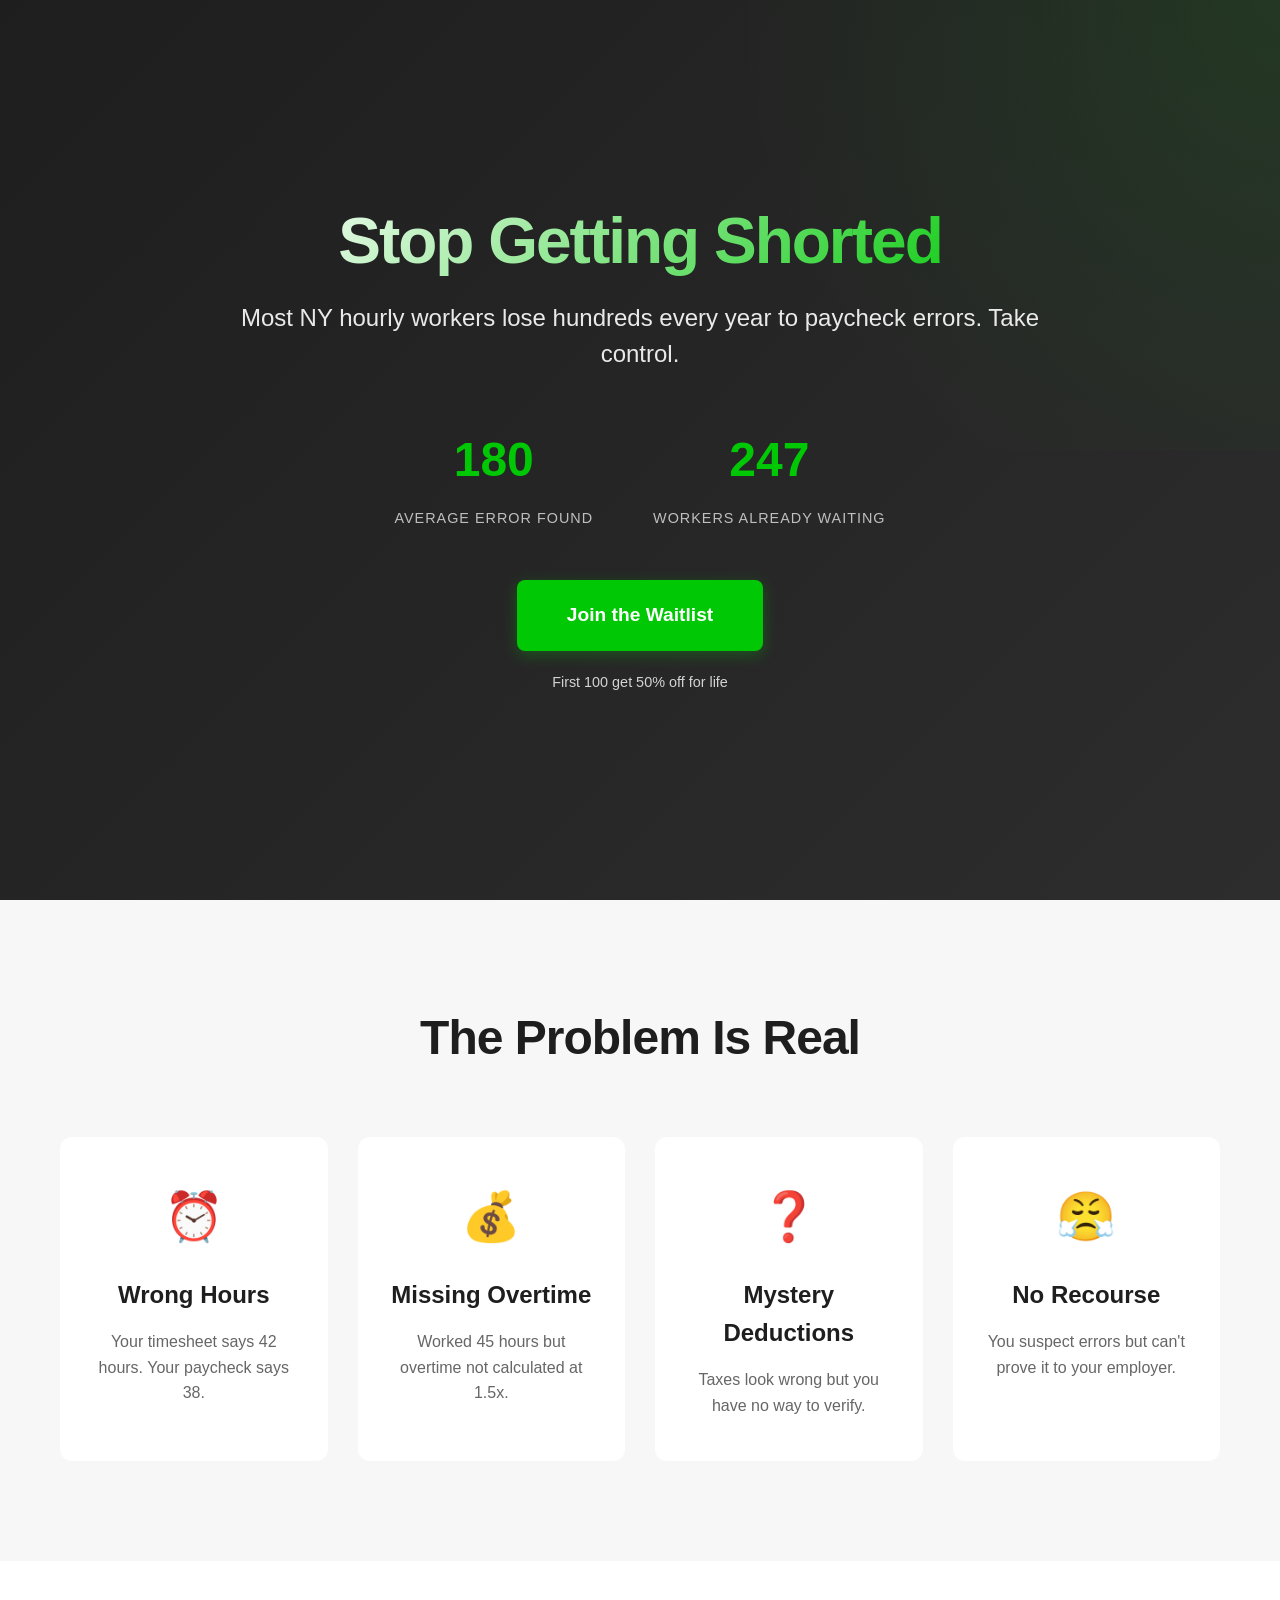
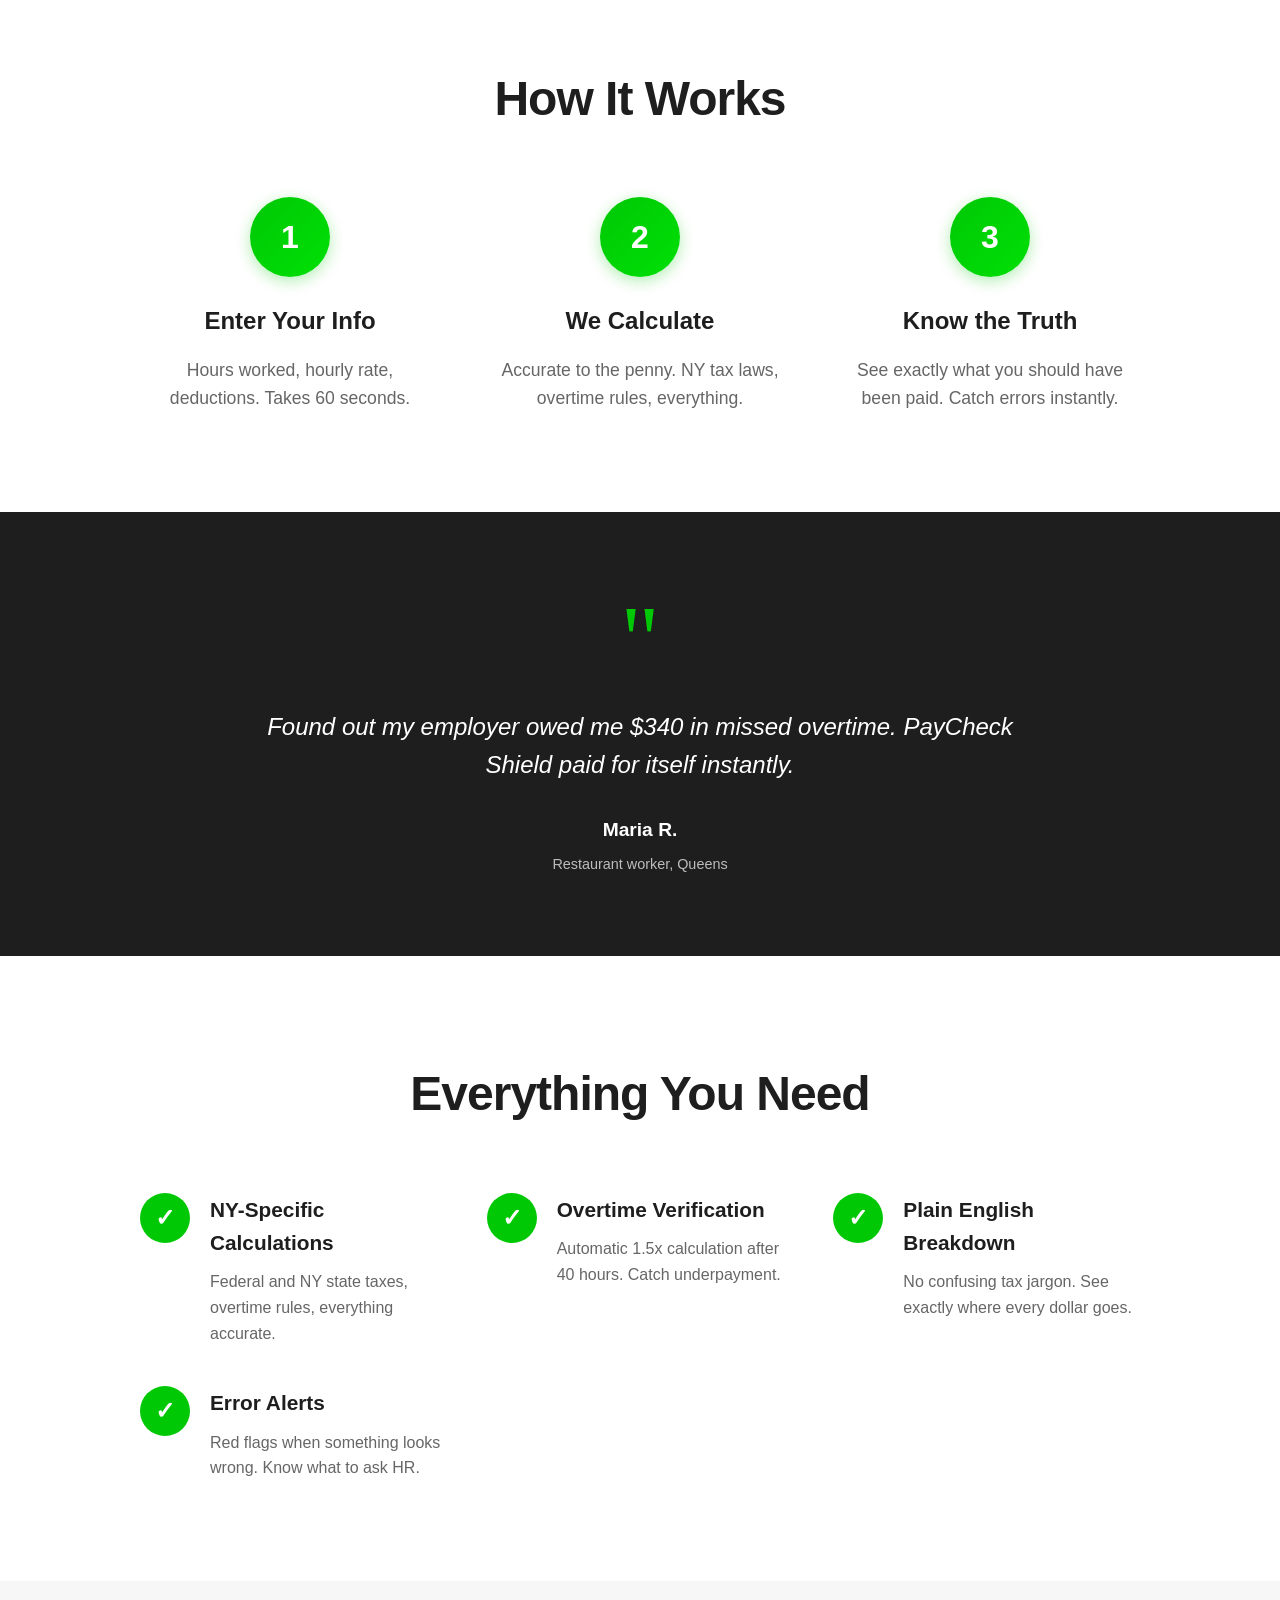
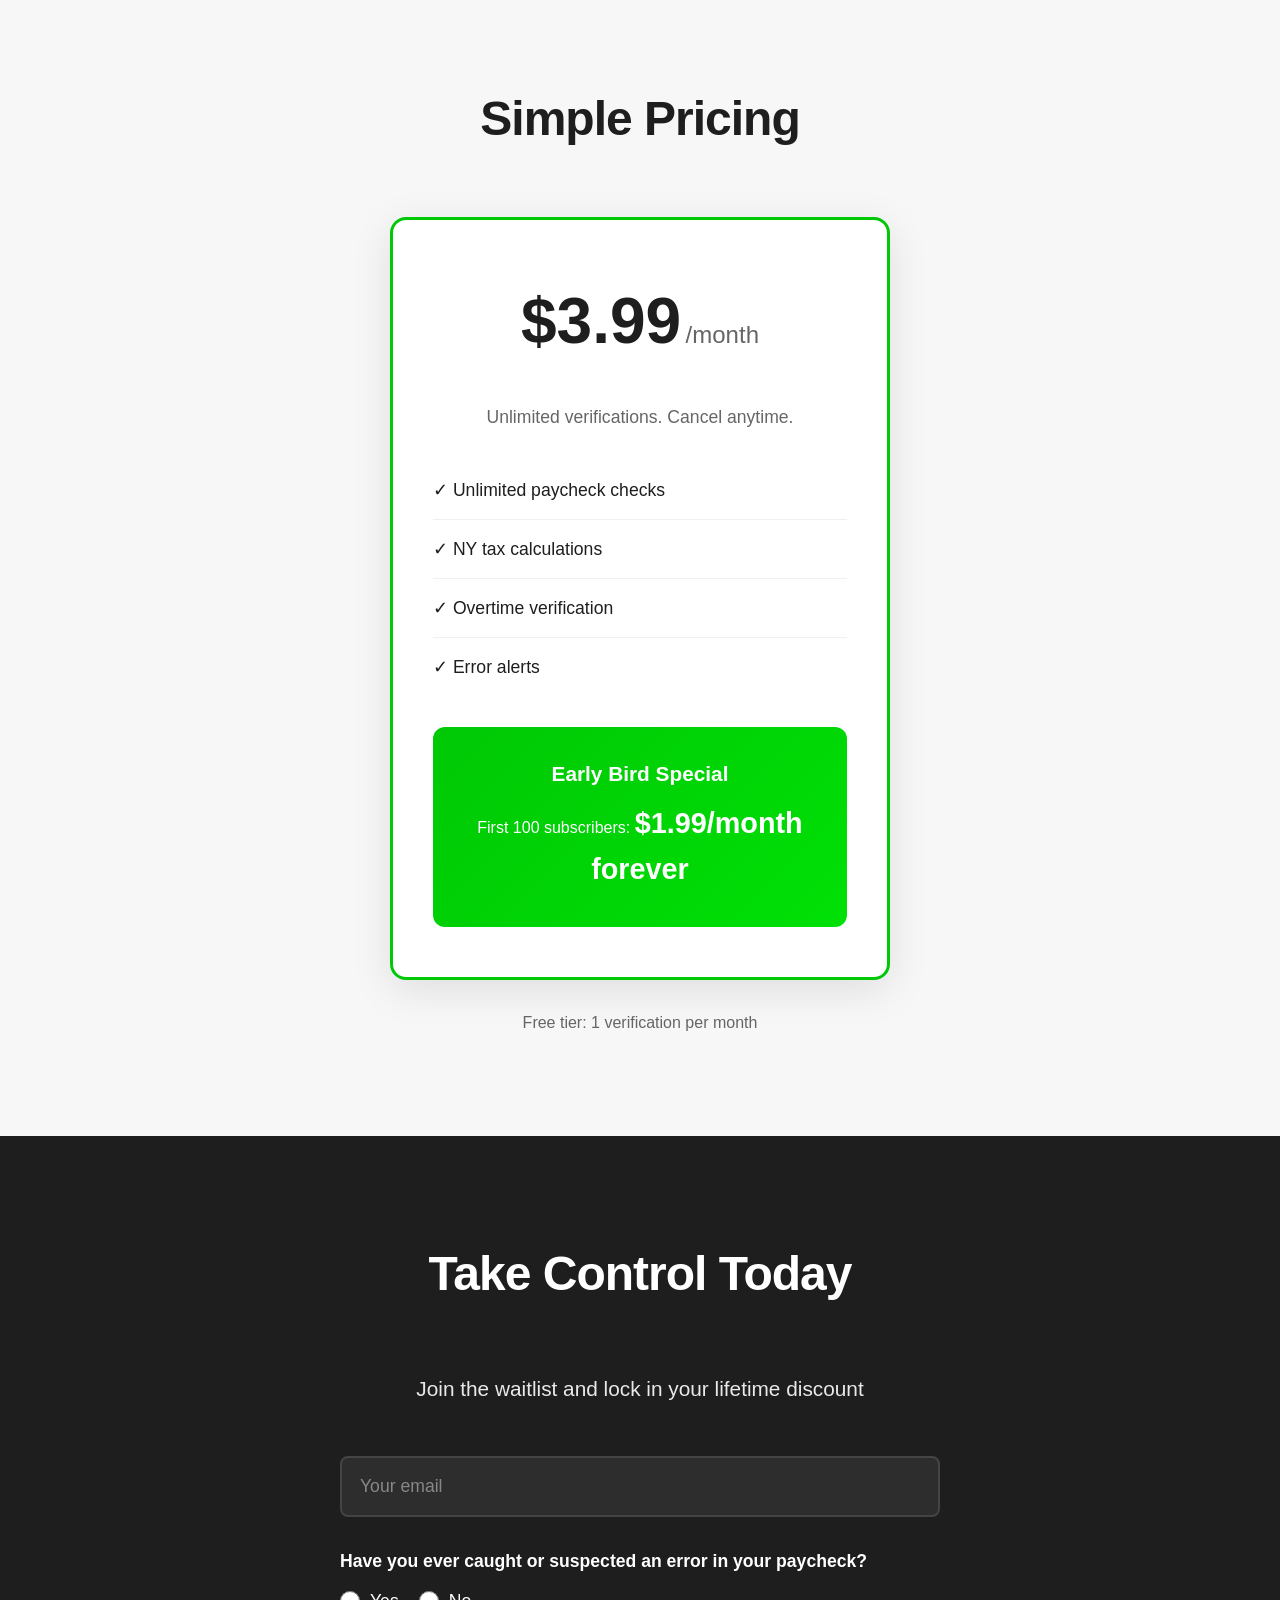
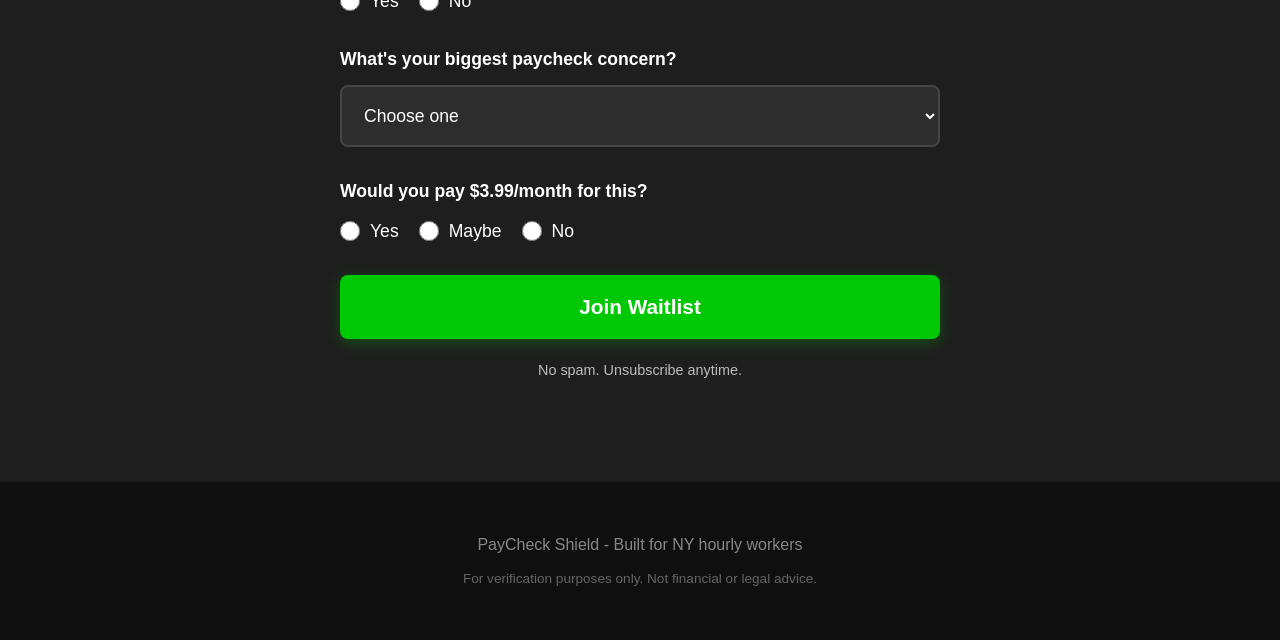
==== index.html @ 89c9e371 "Add files via upload" ====
<!DOCTYPE html>
<html lang="en">
<head>
    <meta charset="UTF-8">
    <meta name="viewport" content="width=device-width, initial-scale=1.0">
    <meta name="description" content="Stop getting shorted. Verify your paycheck is accurate. Built for NY hourly workers.">
    <title>PayCheck Shield - Stop Getting Shorted</title>
    <link rel="stylesheet" href="styles.css">
</head>
<body>
    <!-- Hero Section -->
    <section class="hero">
        <div class="hero-content">
            <h1 class="hero-title">Stop Getting Shorted</h1>
            <p class="hero-subtitle">Most NY hourly workers lose hundreds every year to paycheck errors. Take control.</p>
            <div class="hero-stats">
                <div class="stat">
                    <div class="stat-number">$180</div>
                    <div class="stat-label">Average error found</div>
                </div>
                <div class="stat">
                    <div class="stat-number">247</div>
                    <div class="stat-label">Workers already waiting</div>
                </div>
            </div>
            <a href="#signup" class="cta-button">Join the Waitlist</a>
            <p class="hero-note">First 100 get 50% off for life</p>
        </div>
    </section>

    <!-- Problem Section -->
    <section class="problem-section">
        <div class="container">
            <h2 class="section-title">The Problem Is Real</h2>
            <div class="problem-grid">
                <div class="problem-card">
                    <div class="problem-icon">⏰</div>
                    <h3>Wrong Hours</h3>
                    <p>Your timesheet says 42 hours. Your paycheck says 38.</p>
                </div>
                <div class="problem-card">
                    <div class="problem-icon">💰</div>
                    <h3>Missing Overtime</h3>
                    <p>Worked 45 hours but overtime not calculated at 1.5x.</p>
                </div>
                <div class="problem-card">
                    <div class="problem-icon">❓</div>
                    <h3>Mystery Deductions</h3>
                    <p>Taxes look wrong but you have no way to verify.</p>
                </div>
                <div class="problem-card">
                    <div class="problem-icon">😤</div>
                    <h3>No Recourse</h3>
                    <p>You suspect errors but can't prove it to your employer.</p>
                </div>
            </div>
        </div>
    </section>

    <!-- Solution Section -->
    <section class="solution-section">
        <div class="container">
            <h2 class="section-title">How It Works</h2>
            <div class="steps-grid">
                <div class="step">
                    <div class="step-number">1</div>
                    <h3>Enter Your Info</h3>
                    <p>Hours worked, hourly rate, deductions. Takes 60 seconds.</p>
                </div>
                <div class="step">
                    <div class="step-number">2</div>
                    <h3>We Calculate</h3>
                    <p>Accurate to the penny. NY tax laws, overtime rules, everything.</p>
                </div>
                <div class="step">
                    <div class="step-number">3</div>
                    <h3>Know the Truth</h3>
                    <p>See exactly what you should have been paid. Catch errors instantly.</p>
                </div>
            </div>
        </div>
    </section>

    <!-- Social Proof -->
    <section class="proof-section">
        <div class="container">
            <div class="proof-card">
                <div class="quote-mark">"</div>
                <p class="testimonial-text">Found out my employer owed me $340 in missed overtime. PayCheck Shield paid for itself instantly.</p>
                <div class="testimonial-author">
                    <strong>Maria R.</strong>
                    <span>Restaurant worker, Queens</span>
                </div>
            </div>
        </div>
    </section>

    <!-- Features Section -->
    <section class="features-section">
        <div class="container">
            <h2 class="section-title">Everything You Need</h2>
            <div class="features-grid">
                <div class="feature">
                    <div class="feature-icon">✓</div>
                    <div class="feature-content">
                        <h3>NY-Specific Calculations</h3>
                        <p>Federal and NY state taxes, overtime rules, everything accurate.</p>
                    </div>
                </div>
                <div class="feature">
                    <div class="feature-icon">✓</div>
                    <div class="feature-content">
                        <h3>Overtime Verification</h3>
                        <p>Automatic 1.5x calculation after 40 hours. Catch underpayment.</p>
                    </div>
                </div>
                <div class="feature">
                    <div class="feature-icon">✓</div>
                    <div class="feature-content">
                        <h3>Plain English Breakdown</h3>
                        <p>No confusing tax jargon. See exactly where every dollar goes.</p>
                    </div>
                </div>
                <div class="feature">
                    <div class="feature-icon">✓</div>
                    <div class="feature-content">
                        <h3>Error Alerts</h3>
                        <p>Red flags when something looks wrong. Know what to ask HR.</p>
                    </div>
                </div>
            </div>
        </div>
    </section>

    <!-- Pricing Section -->
    <section class="pricing-section">
        <div class="container">
            <h2 class="section-title">Simple Pricing</h2>
            <div class="pricing-card">
                <div class="price-tag">
                    <span class="price-amount">$3.99</span>
                    <span class="price-period">/month</span>
                </div>
                <p class="price-description">Unlimited verifications. Cancel anytime.</p>
                <div class="price-features">
                    <div class="price-feature">✓ Unlimited paycheck checks</div>
                    <div class="price-feature">✓ NY tax calculations</div>
                    <div class="price-feature">✓ Overtime verification</div>
                    <div class="price-feature">✓ Error alerts</div>
                </div>
                <div class="early-bird-banner">
                    <strong>Early Bird Special</strong>
                    <p>First 100 subscribers: <span class="highlight">$1.99/month forever</span></p>
                </div>
            </div>
            <p class="free-tier-note">Free tier: 1 verification per month</p>
        </div>
    </section>

    <!-- Signup Section -->
    <section class="signup-section" id="signup">
        <div class="container">
            <h2 class="section-title">Take Control Today</h2>
            <p class="signup-subtitle">Join the waitlist and lock in your lifetime discount</p>
            
            <form id="waitlistForm" class="waitlist-form">
                <div class="form-group">
                    <input 
                        type="email" 
                        id="email" 
                        name="email" 
                        required 
                        placeholder="Your email"
                        class="form-input"
                    >
                </div>

                <div class="form-group">
                    <label class="form-label">Have you ever caught or suspected an error in your paycheck?</label>
                    <div class="radio-group">
                        <label class="radio-option">
                            <input type="radio" name="suspected_error" value="yes" required>
                            <span>Yes</span>
                        </label>
                        <label class="radio-option">
                            <input type="radio" name="suspected_error" value="no">
                            <span>No</span>
                        </label>
                    </div>
                </div>

                <div class="form-group">
                    <label class="form-label">What's your biggest paycheck concern?</label>
                    <select id="concern" name="concern" required class="form-select">
                        <option value="">Choose one</option>
                        <option value="wrong_hours">Wrong hours or overtime</option>
                        <option value="deductions">Don't understand deductions</option>
                        <option value="taxes">Tax withholding seems off</option>
                        <option value="other">Other</option>
                    </select>
                </div>

                <div class="form-group">
                    <label class="form-label">Would you pay $3.99/month for this?</label>
                    <div class="radio-group">
                        <label class="radio-option">
                            <input type="radio" name="would_pay" value="yes" required>
                            <span>Yes</span>
                        </label>
                        <label class="radio-option">
                            <input type="radio" name="would_pay" value="maybe">
                            <span>Maybe</span>
                        </label>
                        <label class="radio-option">
                            <input type="radio" name="would_pay" value="no">
                            <span>No</span>
                        </label>
                    </div>
                </div>

                <button type="submit" class="submit-button">Join Waitlist</button>
                
                <p class="form-privacy">No spam. Unsubscribe anytime.</p>
            </form>

            <div id="formMessage" class="form-message"></div>
        </div>
    </section>

    <!-- Footer -->
    <footer class="footer">
        <div class="container">
            <p class="footer-text">PayCheck Shield - Built for NY hourly workers</p>
            <p class="footer-disclaimer">For verification purposes only. Not financial or legal advice.</p>
        </div>
    </footer>

    <script src="script.js"></script>
</body>
</html>
---- styles.css ----
/* Reset and Base Styles */
* {
    margin: 0;
    padding: 0;
    box-sizing: border-box;
}

html {
    scroll-behavior: smooth;
}

body {
    font-family: -apple-system, BlinkMacSystemFont, 'Segoe UI', 'Roboto', 'Helvetica Neue', Arial, sans-serif;
    line-height: 1.6;
    color: #1E1E1E;
    background-color: #FFFFFF;
    overflow-x: hidden;
}

.container {
    max-width: 1200px;
    margin: 0 auto;
    padding: 0 20px;
}

/* Hero Section */
.hero {
    background: linear-gradient(135deg, #1E1E1E 0%, #2D2D2D 100%);
    color: white;
    min-height: 100vh;
    display: flex;
    align-items: center;
    justify-content: center;
    text-align: center;
    padding: 40px 20px;
    position: relative;
    overflow: hidden;
}

.hero::before {
    content: '';
    position: absolute;
    top: -50%;
    right: -50%;
    width: 100%;
    height: 100%;
    background: radial-gradient(circle, rgba(0, 200, 5, 0.1) 0%, transparent 70%);
    animation: pulse 8s ease-in-out infinite;
}

@keyframes pulse {
    0%, 100% { transform: scale(1); opacity: 0.3; }
    50% { transform: scale(1.2); opacity: 0.5; }
}

.hero-content {
    position: relative;
    z-index: 1;
    max-width: 800px;
}

.hero-title {
    font-size: 4rem;
    font-weight: 900;
    margin-bottom: 24px;
    letter-spacing: -2px;
    line-height: 1.1;
    background: linear-gradient(135deg, #FFFFFF 0%, #00C805 100%);
    -webkit-background-clip: text;
    -webkit-text-fill-color: transparent;
    background-clip: text;
}

.hero-subtitle {
    font-size: 1.5rem;
    margin-bottom: 50px;
    opacity: 0.9;
    font-weight: 400;
    line-height: 1.5;
}

.hero-stats {
    display: flex;
    justify-content: center;
    gap: 60px;
    margin-bottom: 50px;
}

.stat {
    text-align: center;
}

.stat-number {
    font-size: 3rem;
    font-weight: 900;
    color: #00C805;
    margin-bottom: 8px;
}

.stat-label {
    font-size: 0.9rem;
    opacity: 0.7;
    text-transform: uppercase;
    letter-spacing: 1px;
}

.cta-button {
    display: inline-block;
    background: #00C805;
    color: white;
    padding: 20px 50px;
    font-size: 1.2rem;
    font-weight: 700;
    text-decoration: none;
    border-radius: 8px;
    transition: all 0.3s ease;
    box-shadow: 0 4px 15px rgba(0, 200, 5, 0.3);
}

.cta-button:hover {
    background: #00E006;
    transform: translateY(-2px);
    box-shadow: 0 6px 20px rgba(0, 200, 5, 0.4);
}

.cta-button:active {
    transform: translateY(0);
}

.hero-note {
    margin-top: 20px;
    font-size: 0.9rem;
    opacity: 0.8;
}

/* Problem Section */
.problem-section {
    padding: 100px 20px;
    background: #F7F7F7;
}

.section-title {
    font-size: 3rem;
    font-weight: 900;
    text-align: center;
    margin-bottom: 60px;
    letter-spacing: -1px;
}

.problem-grid {
    display: grid;
    grid-template-columns: repeat(auto-fit, minmax(250px, 1fr));
    gap: 30px;
}

.problem-card {
    background: white;
    padding: 40px 30px;
    border-radius: 12px;
    text-align: center;
    transition: transform 0.3s ease, box-shadow 0.3s ease;
    border: 2px solid transparent;
}

.problem-card:hover {
    transform: translateY(-5px);
    box-shadow: 0 10px 30px rgba(0, 0, 0, 0.1);
    border-color: #00C805;
}

.problem-icon {
    font-size: 3rem;
    margin-bottom: 20px;
}

.problem-card h3 {
    font-size: 1.5rem;
    margin-bottom: 15px;
    font-weight: 700;
}

.problem-card p {
    color: #666;
    line-height: 1.6;
}

/* Solution Section */
.solution-section {
    padding: 100px 20px;
    background: white;
}

.steps-grid {
    display: grid;
    grid-template-columns: repeat(auto-fit, minmax(280px, 1fr));
    gap: 50px;
    max-width: 1000px;
    margin: 0 auto;
}

.step {
    text-align: center;
}

.step-number {
    width: 80px;
    height: 80px;
    background: linear-gradient(135deg, #00C805 0%, #00E006 100%);
    color: white;
    border-radius: 50%;
    display: flex;
    align-items: center;
    justify-content: center;
    font-size: 2rem;
    font-weight: 900;
    margin: 0 auto 25px;
    box-shadow: 0 4px 15px rgba(0, 200, 5, 0.3);
}

.step h3 {
    font-size: 1.5rem;
    margin-bottom: 15px;
    font-weight: 700;
}

.step p {
    color: #666;
    font-size: 1.1rem;
    line-height: 1.6;
}

/* Social Proof Section */
.proof-section {
    padding: 80px 20px;
    background: #1E1E1E;
    color: white;
}

.proof-card {
    max-width: 800px;
    margin: 0 auto;
    text-align: center;
    position: relative;
}

.quote-mark {
    font-size: 6rem;
    color: #00C805;
    line-height: 1;
    margin-bottom: 20px;
    font-family: Georgia, serif;
}

.testimonial-text {
    font-size: 1.5rem;
    line-height: 1.6;
    margin-bottom: 30px;
    font-style: italic;
}

.testimonial-author strong {
    display: block;
    font-size: 1.2rem;
    margin-bottom: 5px;
}

.testimonial-author span {
    opacity: 0.7;
    font-size: 0.9rem;
}

/* Features Section */
.features-section {
    padding: 100px 20px;
    background: white;
}

.features-grid {
    display: grid;
    grid-template-columns: repeat(auto-fit, minmax(300px, 1fr));
    gap: 40px;
    max-width: 1000px;
    margin: 0 auto;
}

.feature {
    display: flex;
    gap: 20px;
    align-items: flex-start;
}

.feature-icon {
    width: 50px;
    height: 50px;
    background: #00C805;
    color: white;
    border-radius: 50%;
    display: flex;
    align-items: center;
    justify-content: center;
    font-size: 1.5rem;
    font-weight: 900;
    flex-shrink: 0;
}

.feature-content h3 {
    font-size: 1.3rem;
    margin-bottom: 10px;
    font-weight: 700;
}

.feature-content p {
    color: #666;
    line-height: 1.6;
}

/* Pricing Section */
.pricing-section {
    padding: 100px 20px;
    background: #F7F7F7;
}

.pricing-card {
    max-width: 500px;
    margin: 0 auto;
    background: white;
    border-radius: 16px;
    padding: 50px 40px;
    box-shadow: 0 10px 40px rgba(0, 0, 0, 0.1);
    border: 3px solid #00C805;
}

.price-tag {
    text-align: center;
    margin-bottom: 30px;
}

.price-amount {
    font-size: 4rem;
    font-weight: 900;
    color: #1E1E1E;
}

.price-period {
    font-size: 1.5rem;
    color: #666;
}

.price-description {
    text-align: center;
    font-size: 1.1rem;
    color: #666;
    margin-bottom: 30px;
}

.price-features {
    margin-bottom: 30px;
}

.price-feature {
    padding: 15px 0;
    font-size: 1.1rem;
    border-bottom: 1px solid #F0F0F0;
}

.price-feature:last-child {
    border-bottom: none;
}

.early-bird-banner {
    background: linear-gradient(135deg, #00C805 0%, #00E006 100%);
    color: white;
    padding: 30px;
    border-radius: 12px;
    text-align: center;
}

.early-bird-banner strong {
    display: block;
    font-size: 1.3rem;
    margin-bottom: 10px;
}

.early-bird-banner p {
    margin: 5px 0;
}

.early-bird-banner .highlight {
    font-size: 1.8rem;
    font-weight: 900;
}

.free-tier-note {
    text-align: center;
    margin-top: 30px;
    color: #666;
    font-size: 1rem;
}

/* Signup Section */
.signup-section {
    padding: 100px 20px;
    background: #1E1E1E;
    color: white;
}

.signup-subtitle {
    text-align: center;
    font-size: 1.3rem;
    margin-bottom: 50px;
    opacity: 0.9;
}

.waitlist-form {
    max-width: 600px;
    margin: 0 auto;
}

.form-group {
    margin-bottom: 30px;
}

.form-label {
    display: block;
    margin-bottom: 12px;
    font-weight: 600;
    font-size: 1.1rem;
}

.form-input,
.form-select {
    width: 100%;
    padding: 18px;
    border: 2px solid #444;
    border-radius: 8px;
    font-size: 1.1rem;
    background: #2D2D2D;
    color: white;
    transition: border-color 0.3s ease;
}

.form-input:focus,
.form-select:focus {
    outline: none;
    border-color: #00C805;
}

.form-input::placeholder {
    color: #888;
}

.radio-group {
    display: flex;
    gap: 20px;
    flex-wrap: wrap;
}

.radio-option {
    display: flex;
    align-items: center;
    gap: 10px;
    cursor: pointer;
    font-size: 1.1rem;
}

.radio-option input[type="radio"] {
    width: 20px;
    height: 20px;
    cursor: pointer;
    accent-color: #00C805;
}

.submit-button {
    width: 100%;
    padding: 20px;
    background: #00C805;
    color: white;
    border: none;
    border-radius: 8px;
    font-size: 1.3rem;
    font-weight: 700;
    cursor: pointer;
    transition: all 0.3s ease;
    box-shadow: 0 4px 15px rgba(0, 200, 5, 0.3);
}

.submit-button:hover {
    background: #00E006;
    transform: translateY(-2px);
    box-shadow: 0 6px 20px rgba(0, 200, 5, 0.4);
}

.submit-button:active {
    transform: translateY(0);
}

.submit-button:disabled {
    background: #666;
    cursor: not-allowed;
    transform: none;
}

.form-privacy {
    text-align: center;
    margin-top: 20px;
    font-size: 0.9rem;
    opacity: 0.7;
}

.form-message {
    max-width: 600px;
    margin: 30px auto 0;
    padding: 20px;
    border-radius: 8px;
    text-align: center;
    font-size: 1.1rem;
    display: none;
}

.form-message.success {
    background: #00C805;
    color: white;
    display: block;
}

.form-message.error {
    background: #FF3B30;
    color: white;
    display: block;
}

/* Footer */
.footer {
    padding: 50px 20px;
    background: #0F0F0F;
    color: #888;
    text-align: center;
}

.footer-text {
    margin-bottom: 10px;
    font-size: 1rem;
}

.footer-disclaimer {
    font-size: 0.85rem;
    opacity: 0.7;
}

/* Responsive Design */
@media (max-width: 768px) {
    .hero-title {
        font-size: 2.5rem;
    }

    .hero-subtitle {
        font-size: 1.2rem;
    }

    .hero-stats {
        flex-direction: column;
        gap: 30px;
    }

    .stat-number {
        font-size: 2.5rem;
    }

    .section-title {
        font-size: 2rem;
    }

    .cta-button {
        padding: 18px 40px;
        font-size: 1.1rem;
    }

    .problem-grid,
    .steps-grid,
    .features-grid {
        grid-template-columns: 1fr;
    }

    .testimonial-text {
        font-size: 1.2rem;
    }

    .price-amount {
        font-size: 3rem;
    }

    .radio-group {
        flex-direction: column;
        gap: 15px;
    }

    .feature {
        flex-direction: column;
        text-align: center;
        align-items: center;
    }
}

@media (max-width: 480px) {
    .hero-title {
        font-size: 2rem;
    }

    .hero-subtitle {
        font-size: 1rem;
    }

    .stat-number {
        font-size: 2rem;
    }

    .section-title {
        font-size: 1.5rem;
    }

    .problem-card,
    .pricing-card {
        padding: 30px 20px;
    }
}
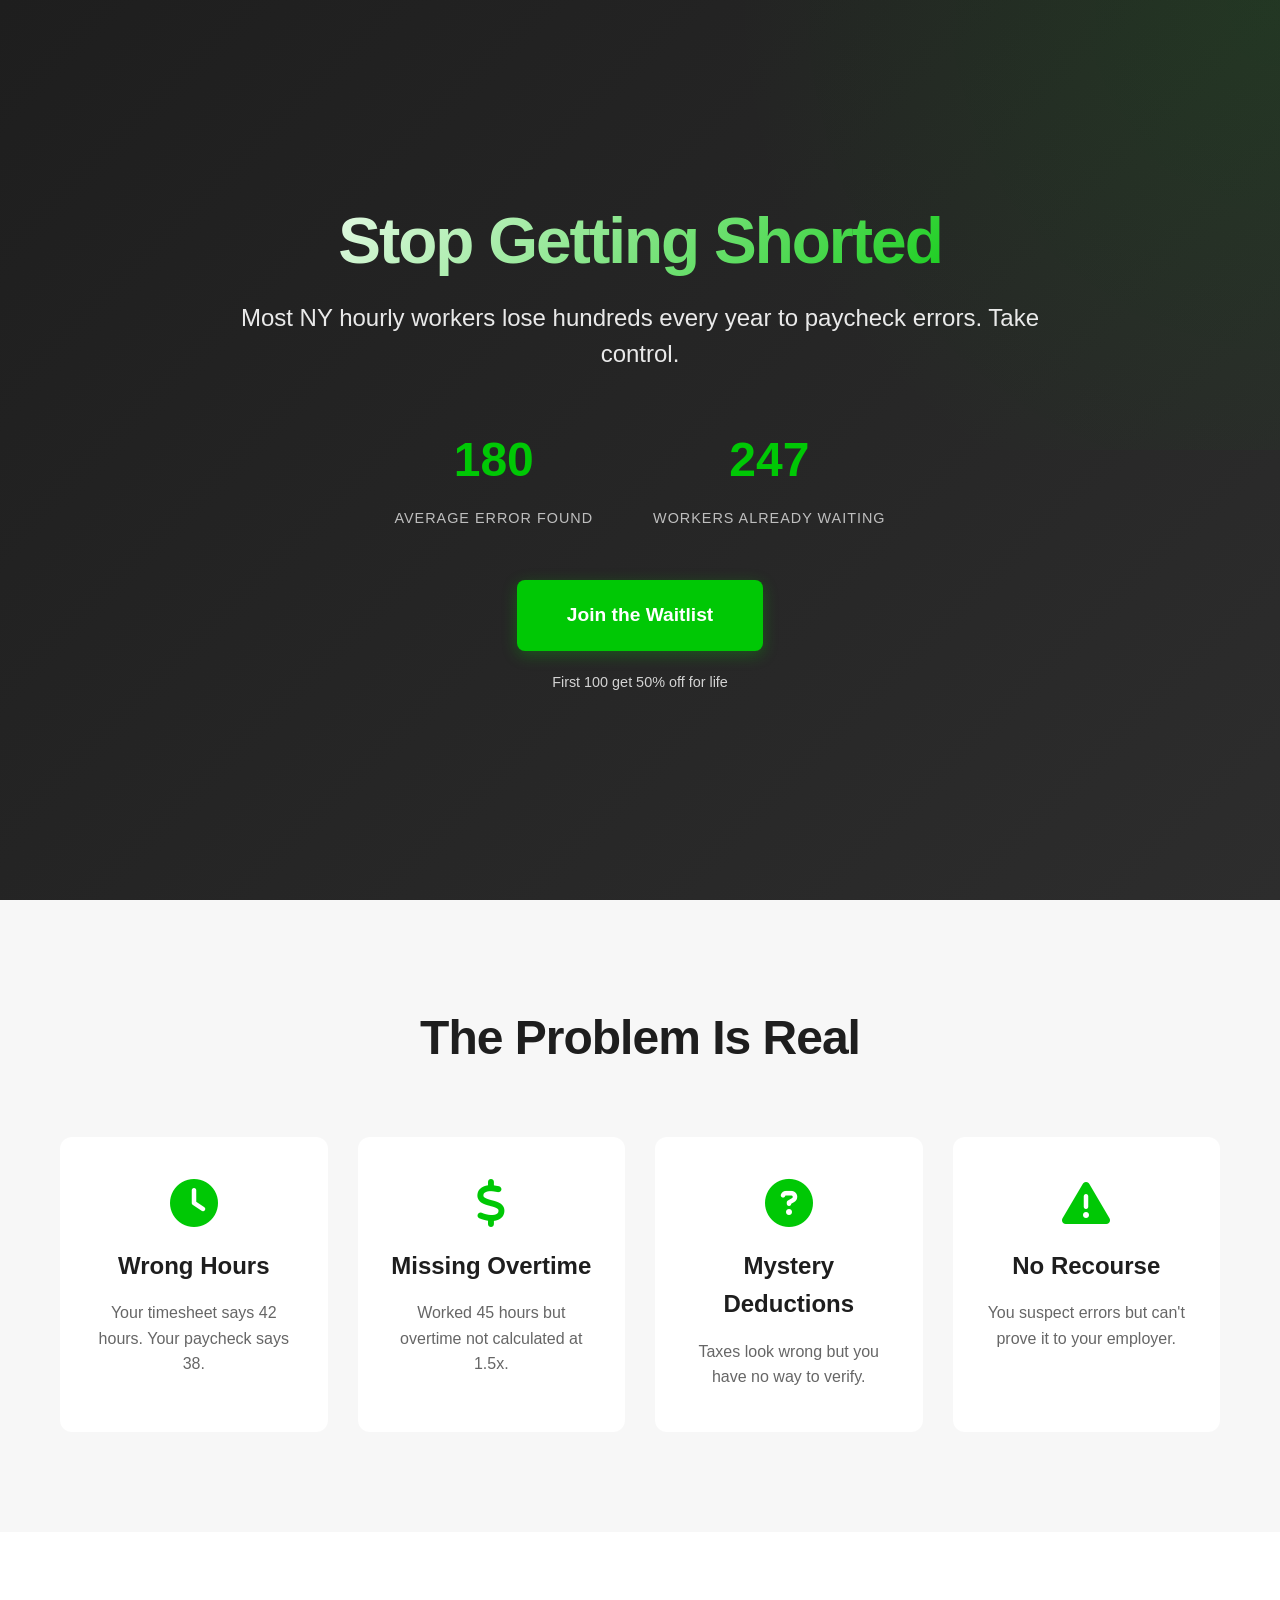
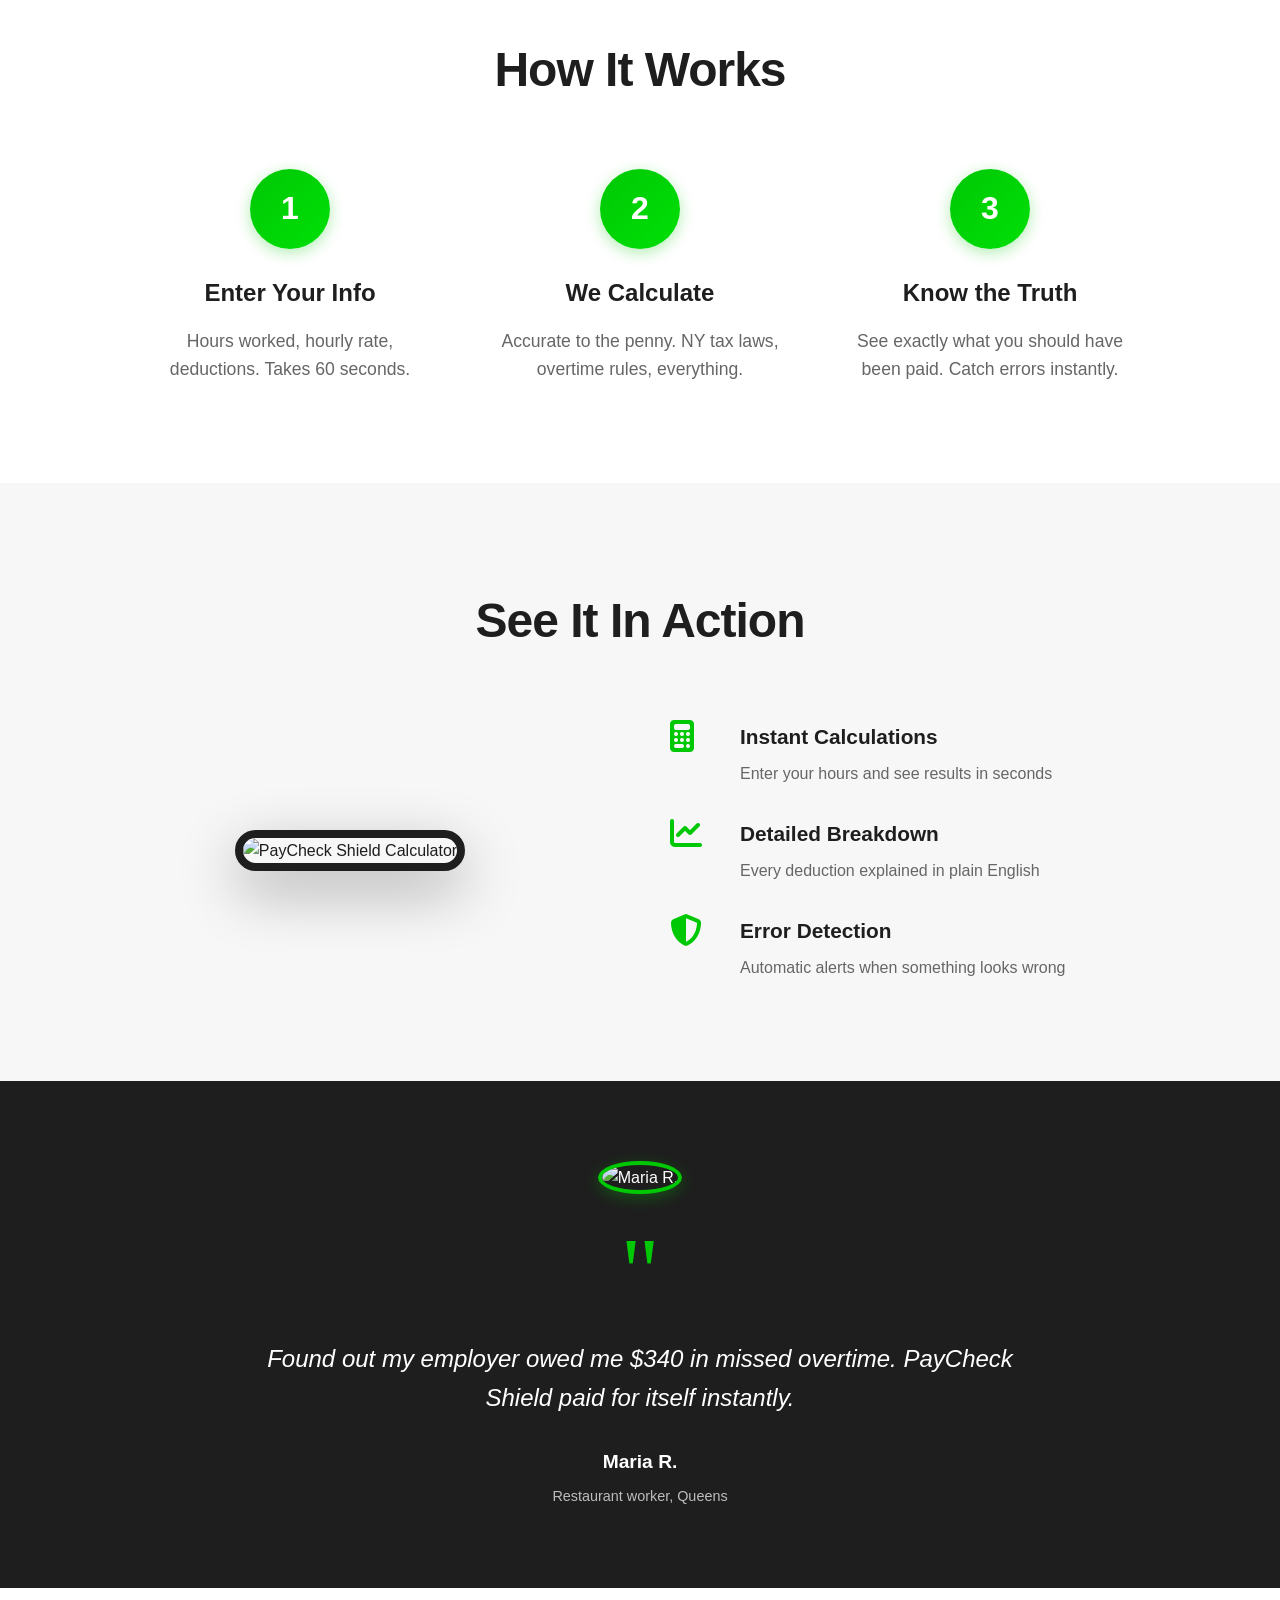
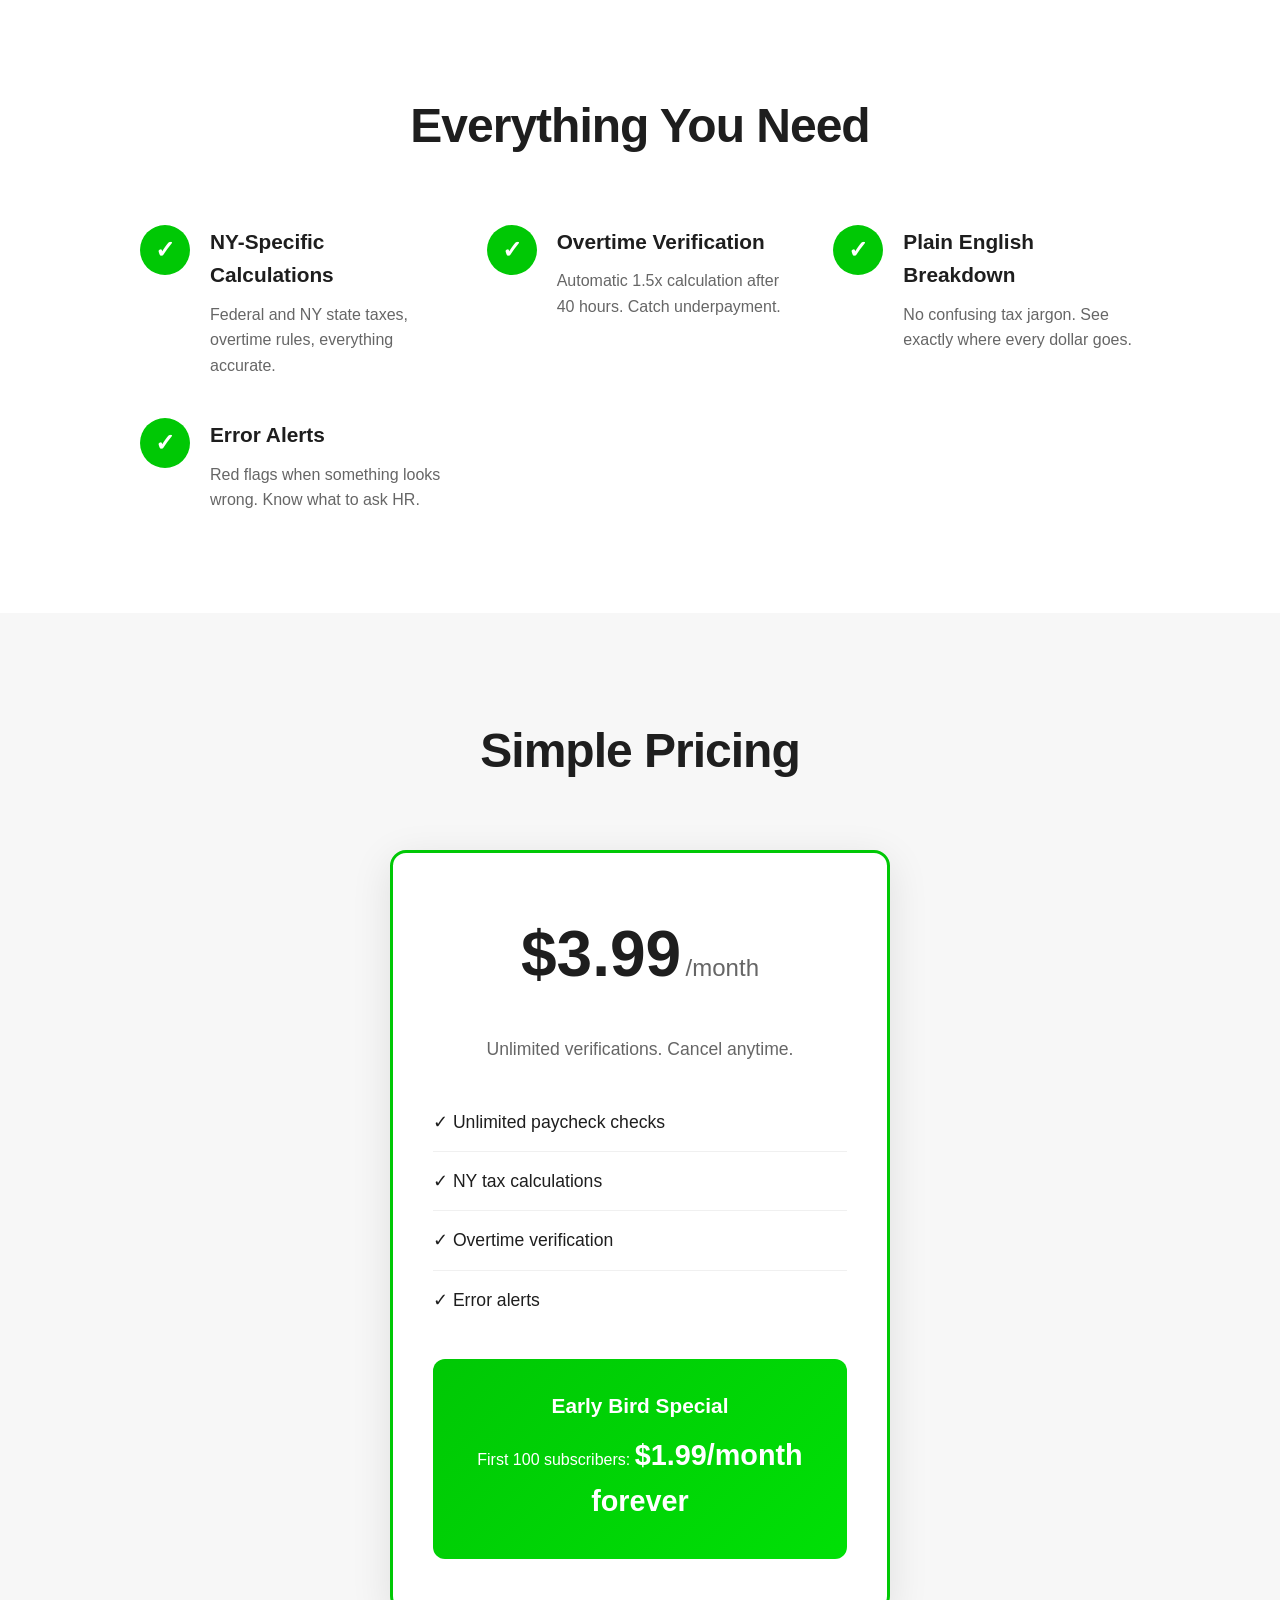
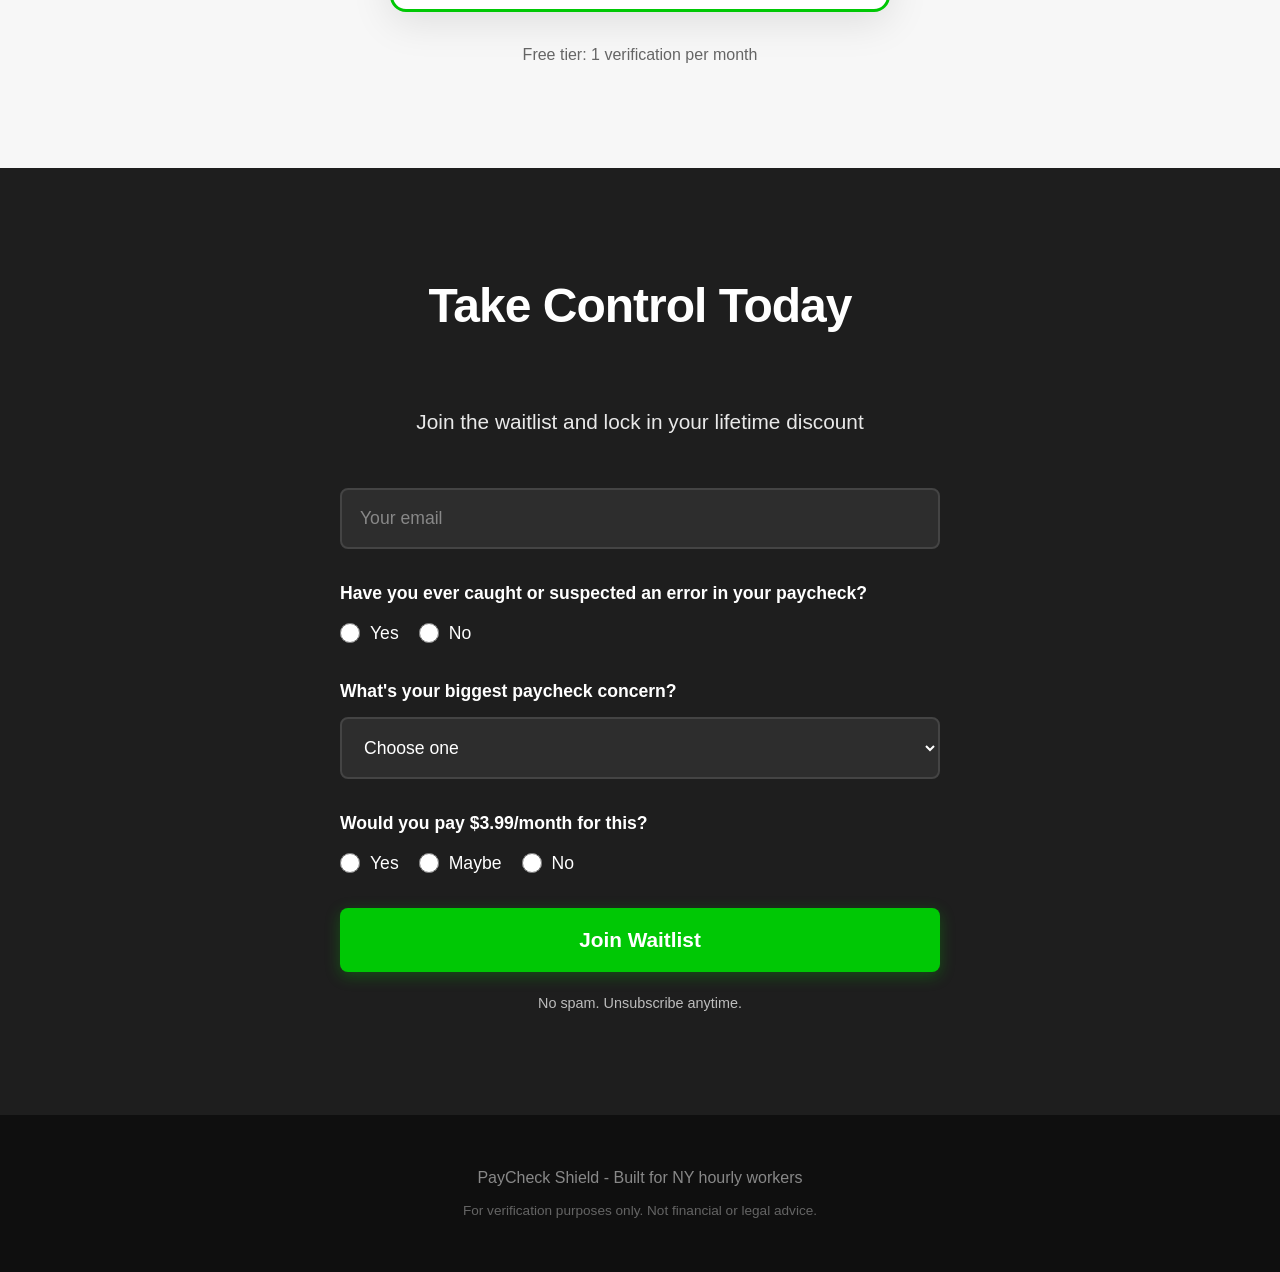
==== commit 01e9390f: "Add files via upload" ====
--- a/index.html
+++ b/index.html
@@ -6,10 +6,12 @@
     <meta name="description" content="Stop getting shorted. Verify your paycheck is accurate. Built for NY hourly workers.">
     <title>PayCheck Shield - Stop Getting Shorted</title>
     <link rel="stylesheet" href="styles.css">
+    <link rel="stylesheet" href="https://cdnjs.cloudflare.com/ajax/libs/font-awesome/6.4.0/css/all.min.css">
 </head>
 <body>
     <!-- Hero Section -->
     <section class="hero">
+        <div class="hero-background"></div>
         <div class="hero-content">
             <h1 class="hero-title">Stop Getting Shorted</h1>
             <p class="hero-subtitle">Most NY hourly workers lose hundreds every year to paycheck errors. Take control.</p>
@@ -34,22 +36,22 @@
             <h2 class="section-title">The Problem Is Real</h2>
             <div class="problem-grid">
                 <div class="problem-card">
-                    <div class="problem-icon">⏰</div>
+                    <div class="problem-icon"><i class="fas fa-clock"></i></div>
                     <h3>Wrong Hours</h3>
                     <p>Your timesheet says 42 hours. Your paycheck says 38.</p>
                 </div>
                 <div class="problem-card">
-                    <div class="problem-icon">💰</div>
+                    <div class="problem-icon"><i class="fas fa-dollar-sign"></i></div>
                     <h3>Missing Overtime</h3>
                     <p>Worked 45 hours but overtime not calculated at 1.5x.</p>
                 </div>
                 <div class="problem-card">
-                    <div class="problem-icon">❓</div>
+                    <div class="problem-icon"><i class="fas fa-question-circle"></i></div>
                     <h3>Mystery Deductions</h3>
                     <p>Taxes look wrong but you have no way to verify.</p>
                 </div>
                 <div class="problem-card">
-                    <div class="problem-icon">😤</div>
+                    <div class="problem-icon"><i class="fas fa-exclamation-triangle"></i></div>
                     <h3>No Recourse</h3>
                     <p>You suspect errors but can't prove it to your employer.</p>
                 </div>
@@ -81,10 +83,46 @@
         </div>
     </section>
 
+    <!-- Visual Mockup Section -->
+    <section class="mockup-section">
+        <div class="container">
+            <h2 class="section-title">See It In Action</h2>
+            <div class="mockup-container">
+                <div class="phone-mockup">
+                    <img src="https://images.unsplash.com/photo-1551288049-bebda4e38f71?w=600&h=1200&fit=crop&q=80" alt="PayCheck Shield Calculator" class="mockup-image">
+                </div>
+                <div class="mockup-features">
+                    <div class="mockup-feature">
+                        <i class="fas fa-calculator"></i>
+                        <div>
+                            <h3>Instant Calculations</h3>
+                            <p>Enter your hours and see results in seconds</p>
+                        </div>
+                    </div>
+                    <div class="mockup-feature">
+                        <i class="fas fa-chart-line"></i>
+                        <div>
+                            <h3>Detailed Breakdown</h3>
+                            <p>Every deduction explained in plain English</p>
+                        </div>
+                    </div>
+                    <div class="mockup-feature">
+                        <i class="fas fa-shield-alt"></i>
+                        <div>
+                            <h3>Error Detection</h3>
+                            <p>Automatic alerts when something looks wrong</p>
+                        </div>
+                    </div>
+                </div>
+            </div>
+        </div>
+    </section>
+
     <!-- Social Proof -->
     <section class="proof-section">
         <div class="container">
             <div class="proof-card">
+                <img src="https://images.unsplash.com/photo-1494790108377-be9c29b29330?w=150&h=150&fit=crop&q=80" alt="Maria R." class="testimonial-avatar">
                 <div class="quote-mark">"</div>
                 <p class="testimonial-text">Found out my employer owed me $340 in missed overtime. PayCheck Shield paid for itself instantly.</p>
                 <div class="testimonial-author">
--- a/styles.css
+++ b/styles.css
@@ -35,6 +35,19 @@
     padding: 40px 20px;
     position: relative;
     overflow: hidden;
+}
+
+.hero-background {
+    position: absolute;
+    top: 0;
+    left: 0;
+    right: 0;
+    bottom: 0;
+    background-image: url('https://images.unsplash.com/photo-1553877522-43269d4ea984?w=1600&fit=crop&q=80');
+    background-size: cover;
+    background-position: center;
+    opacity: 0.15;
+    z-index: 0;
 }
 
 .hero::before {
@@ -46,6 +59,7 @@
     height: 100%;
     background: radial-gradient(circle, rgba(0, 200, 5, 0.1) 0%, transparent 70%);
     animation: pulse 8s ease-in-out infinite;
+    z-index: 1;
 }
 
 @keyframes pulse {
@@ -55,7 +69,7 @@
 
 .hero-content {
     position: relative;
-    z-index: 1;
+    z-index: 2;
     max-width: 800px;
 }
 
@@ -171,6 +185,11 @@
 .problem-icon {
     font-size: 3rem;
     margin-bottom: 20px;
+    color: #00C805;
+}
+
+.problem-icon i {
+    display: block;
 }
 
 .problem-card h3 {
@@ -229,6 +248,63 @@
     line-height: 1.6;
 }
 
+/* Mockup Section */
+.mockup-section {
+    padding: 100px 20px;
+    background: #F7F7F7;
+}
+
+.mockup-container {
+    display: grid;
+    grid-template-columns: 1fr 1fr;
+    gap: 60px;
+    align-items: center;
+    max-width: 1100px;
+    margin: 0 auto;
+}
+
+.phone-mockup {
+    position: relative;
+    max-width: 400px;
+    margin: 0 auto;
+}
+
+.mockup-image {
+    width: 100%;
+    border-radius: 30px;
+    box-shadow: 0 20px 60px rgba(0, 0, 0, 0.3);
+    border: 8px solid #1E1E1E;
+}
+
+.mockup-features {
+    display: flex;
+    flex-direction: column;
+    gap: 30px;
+}
+
+.mockup-feature {
+    display: flex;
+    gap: 20px;
+    align-items: flex-start;
+}
+
+.mockup-feature i {
+    font-size: 2rem;
+    color: #00C805;
+    min-width: 50px;
+}
+
+.mockup-feature h3 {
+    font-size: 1.3rem;
+    margin-bottom: 8px;
+    font-weight: 700;
+}
+
+.mockup-feature p {
+    color: #666;
+    line-height: 1.6;
+}
+
 /* Social Proof Section */
 .proof-section {
     padding: 80px 20px;
@@ -241,6 +317,15 @@
     margin: 0 auto;
     text-align: center;
     position: relative;
+}
+
+.testimonial-avatar {
+    width: 100px;
+    height: 100px;
+    border-radius: 50%;
+    margin: 0 auto 30px;
+    border: 4px solid #00C805;
+    box-shadow: 0 4px 15px rgba(0, 200, 5, 0.3);
 }
 
 .quote-mark {
@@ -581,6 +666,11 @@
         grid-template-columns: 1fr;
     }
 
+    .mockup-container {
+        grid-template-columns: 1fr;
+        gap: 40px;
+    }
+
     .testimonial-text {
         font-size: 1.2rem;
     }
